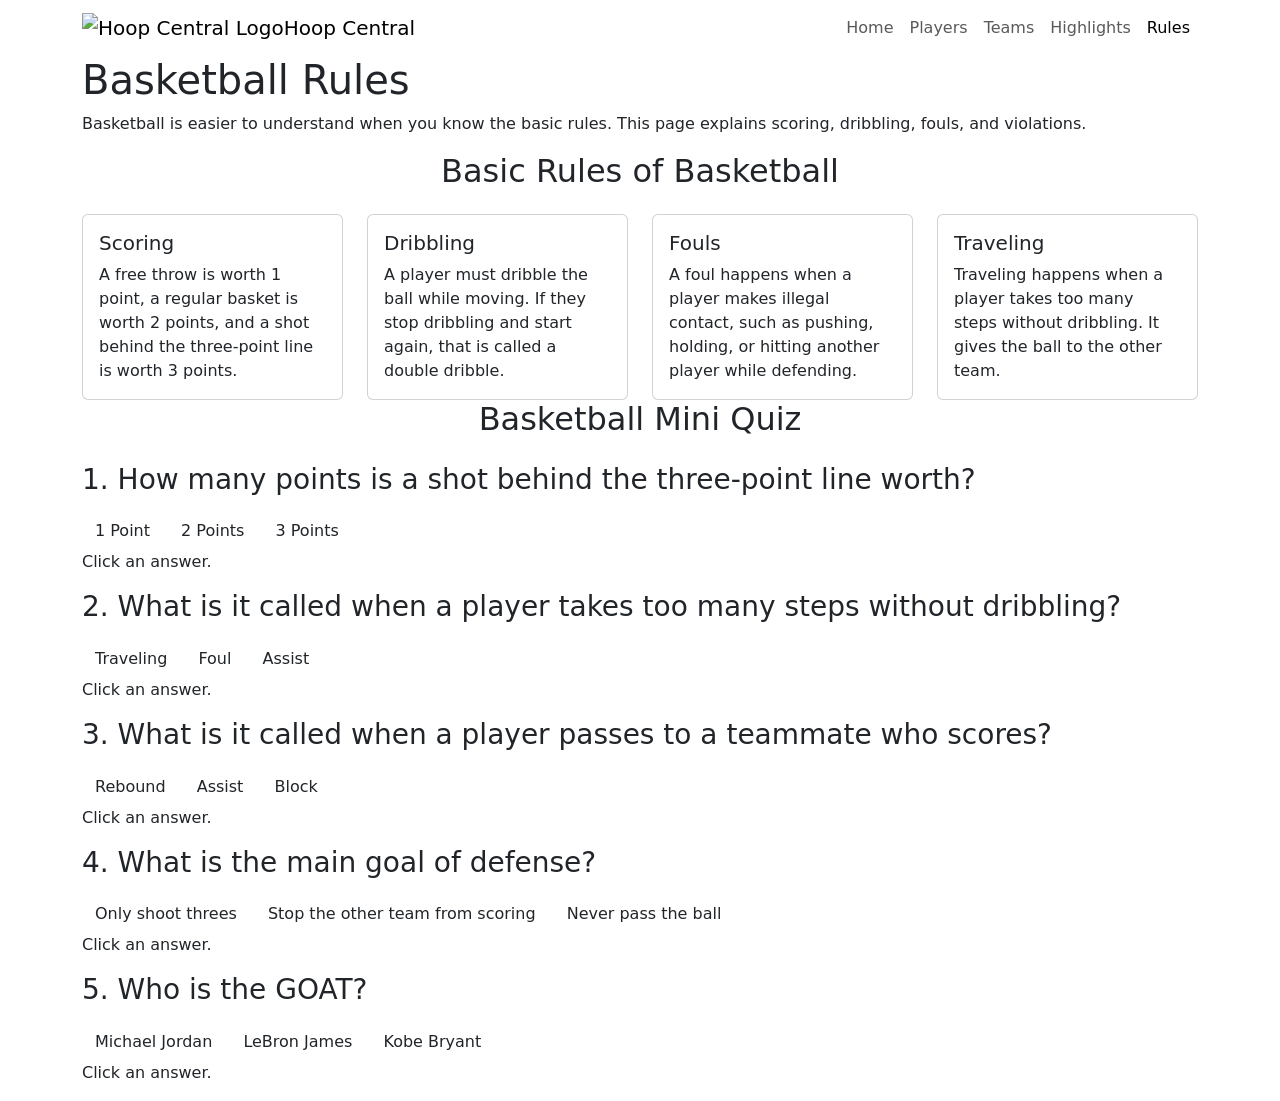
==== rules.html @ a1f7279f "Add files via upload" ====
<!DOCTYPE html>
<html lang="en">
<head>
  <meta charset="UTF-8">

  <meta name="viewport" content="width=device-width, initial-scale=1.0">

  <title>Hoop Central | Rules</title>

  <link href="https://cdn.jsdelivr.net/npm/bootstrap@5.3.3/dist/css/bootstrap.min.css" rel="stylesheet">

  <link rel="stylesheet" href="css/style.css">
</head>

<body>

  <nav class="navbar navbar-expand-lg navbar-light custom-navbar">
    <div class="container">

      <a class="navbar-brand d-flex align-items-center" href="index.html">
        <img src="images/logo.png" alt="Hoop Central Logo" class="site-logo">
        <span>Hoop Central</span>
      </a>

      <button class="navbar-toggler" type="button" data-bs-toggle="collapse" data-bs-target="#mainNavbar">
        <span class="navbar-toggler-icon"></span>
      </button>

      <div class="collapse navbar-collapse" id="mainNavbar">
        <ul class="navbar-nav ms-auto">

          <li class="nav-item">
            <a class="nav-link" href="index.html">Home</a>
          </li>

          <li class="nav-item">
            <a class="nav-link" href="players.html">Players</a>
          </li>

          <li class="nav-item">
            <a class="nav-link" href="teams.html">Teams</a>
          </li>

          <li class="nav-item">
            <a class="nav-link" href="highlights.html">Highlights</a>
          </li>

          <li class="nav-item">
            <a class="nav-link active" href="rules.html">Rules</a>
          </li>

        </ul>
      </div>

    </div>
  </nav>

  <header class="rules-header">
    <div class="container">
      <h1>Basketball Rules</h1>

      <p>
        Basketball is easier to understand when you know the basic rules.
        This page explains scoring, dribbling, fouls, and violations.
      </p>
    </div>
  </header>

  <section class="section-padding">
    <div class="container">

      <h2 class="text-center mb-4">Basic Rules of Basketball</h2>

      <div class="row g-4">

        <div class="col-md-6 col-lg-3">
          <div class="card h-100">
            <div class="card-body">
              <h5 class="card-title">Scoring</h5>
              <p class="card-text">
                A free throw is worth 1 point, a regular basket is worth 2 points,
                and a shot behind the three-point line is worth 3 points.
              </p>
            </div>
          </div>
        </div>

        <div class="col-md-6 col-lg-3">
          <div class="card h-100">
            <div class="card-body">
              <h5 class="card-title">Dribbling</h5>
              <p class="card-text">
                A player must dribble the ball while moving. If they stop dribbling
                and start again, that is called a double dribble.
              </p>
            </div>
          </div>
        </div>

        <div class="col-md-6 col-lg-3">
          <div class="card h-100">
            <div class="card-body">
              <h5 class="card-title">Fouls</h5>
              <p class="card-text">
                A foul happens when a player makes illegal contact, such as pushing,
                holding, or hitting another player while defending.
              </p>
            </div>
          </div>
        </div>

        <div class="col-md-6 col-lg-3">
          <div class="card h-100">
            <div class="card-body">
              <h5 class="card-title">Traveling</h5>
              <p class="card-text">
                Traveling happens when a player takes too many steps without dribbling.
                It gives the ball to the other team.
              </p>
            </div>
          </div>
        </div>

      </div>

    </div>
  </section>

 <section class="section-padding">
  <div class="container">

    <h2 class="text-center mb-4">Basketball Mini Quiz</h2>

    <div class="quiz-box">

      <div class="quiz-question">
        <h3>1. How many points is a shot behind the three-point line worth?</h3>

        <div class="quiz-buttons mt-3">
          <button class="btn quiz-btn" data-answer="wrong">1 Point</button>
          <button class="btn quiz-btn" data-answer="wrong">2 Points</button>
          <button class="btn quiz-btn" data-answer="correct">3 Points</button>
        </div>

        <p class="quiz-result">Click an answer.</p>
      </div>

      <div class="quiz-question">
        <h3>2. What is it called when a player takes too many steps without dribbling?</h3>

        <div class="quiz-buttons mt-3">
          <button class="btn quiz-btn" data-answer="correct">Traveling</button>
          <button class="btn quiz-btn" data-answer="wrong">Foul</button>
          <button class="btn quiz-btn" data-answer="wrong">Assist</button>
        </div>

        <p class="quiz-result">Click an answer.</p>
      </div>

      <div class="quiz-question">
        <h3>3. What is it called when a player passes to a teammate who scores?</h3>

        <div class="quiz-buttons mt-3">
          <button class="btn quiz-btn" data-answer="wrong">Rebound</button>
          <button class="btn quiz-btn" data-answer="correct">Assist</button>
          <button class="btn quiz-btn" data-answer="wrong">Block</button>
        </div>

        <p class="quiz-result">Click an answer.</p>
      </div>

      <div class="quiz-question">
        <h3>4. What is the main goal of defense?</h3>

        <div class="quiz-buttons mt-3">
          <button class="btn quiz-btn" data-answer="wrong">Only shoot threes</button>
          <button class="btn quiz-btn" data-answer="correct">Stop the other team from scoring</button>
          <button class="btn quiz-btn" data-answer="wrong">Never pass the ball</button>
        </div>

        <p class="quiz-result">Click an answer.</p>
      </div>

      <div class="quiz-question">
        <h3>5. Who is the GOAT?</h3>

        <div class="quiz-buttons mt-3">
          <button class="btn quiz-btn" data-answer="wrong">Michael Jordan</button>
          <button class="btn quiz-btn" data-answer="correct">LeBron James</button>
          <button class="btn quiz-btn" data-answer="wrong">Kobe Bryant</button>
        </div>

        <p class="quiz-result">Click an answer.</p>
      </div>

    </div>

  </div>
</section>

  <script src="https://code.jquery.com/jquery-3.7.1.min.js"></script>

  <script src="https://cdn.jsdelivr.net/npm/bootstrap@5.3.3/dist/js/bootstrap.bundle.min.js"></script>

  <script src="js/script.js"></script>

</body>
</html>
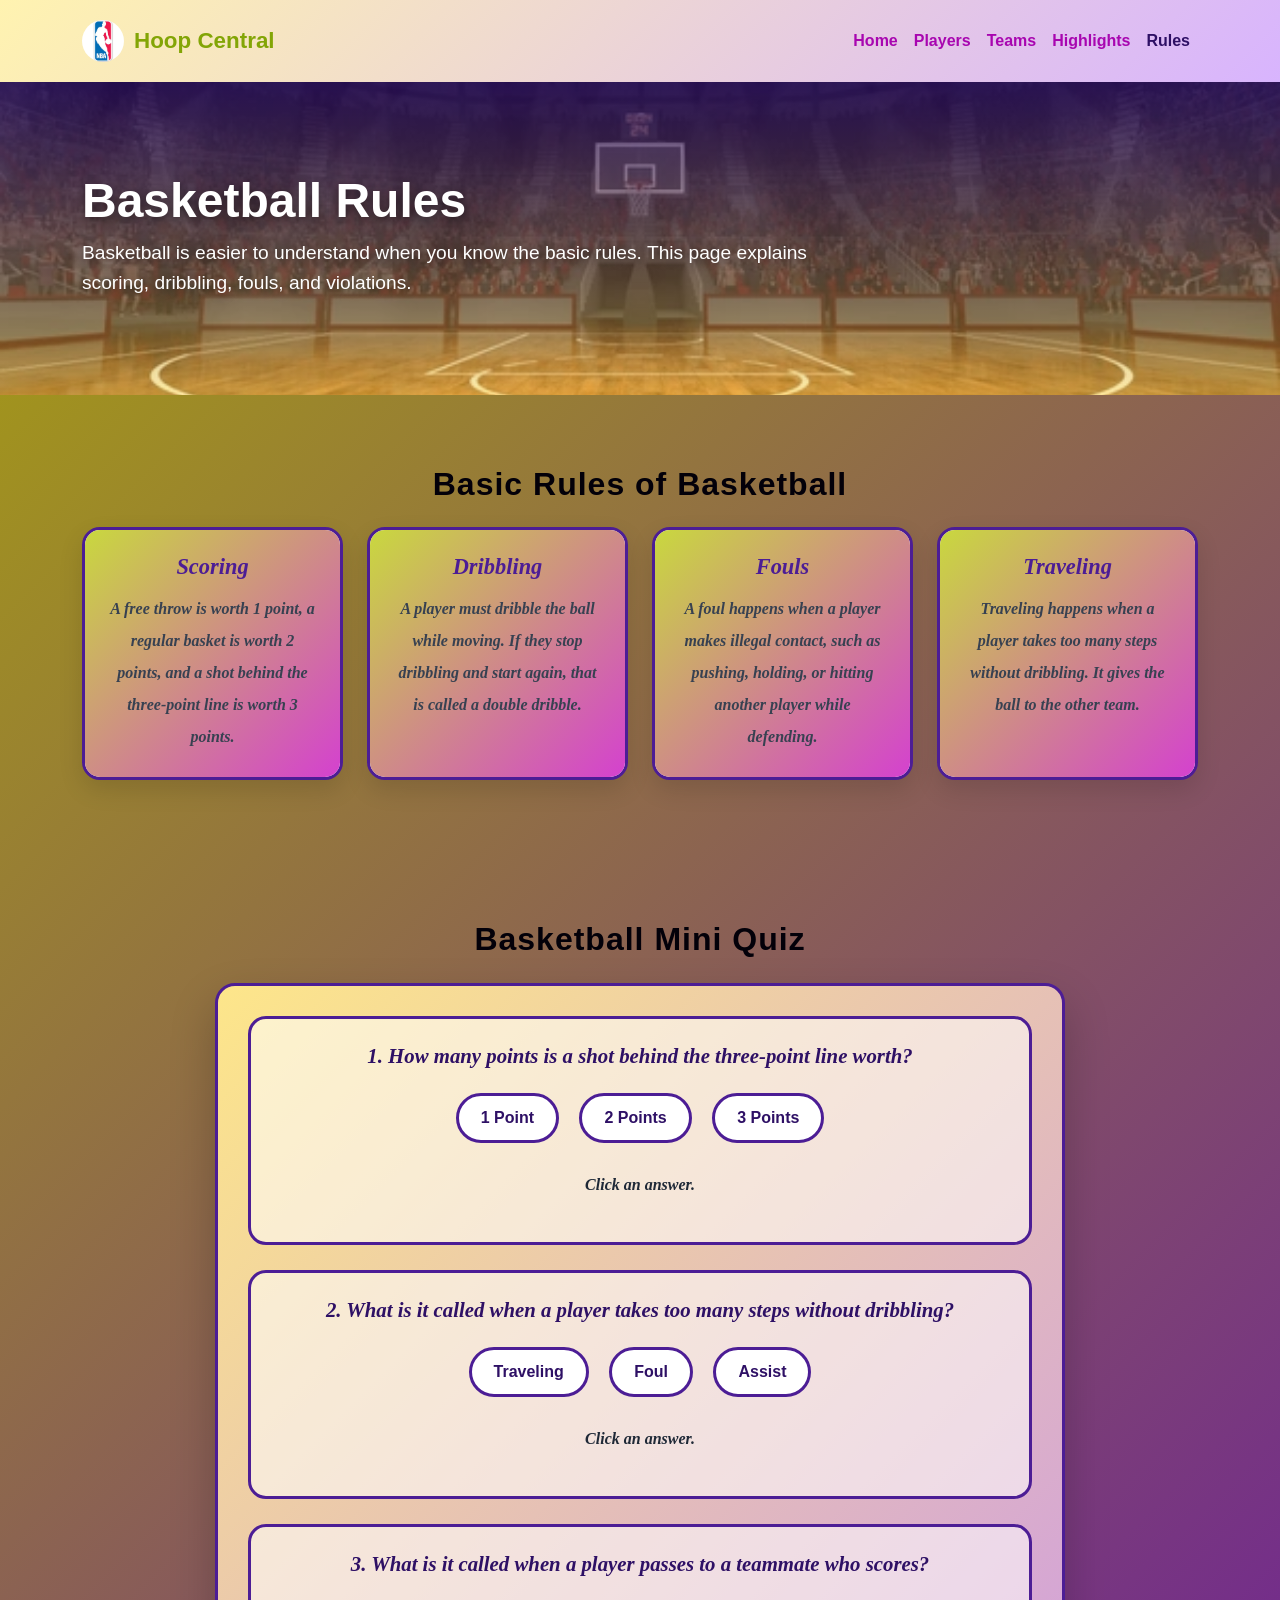
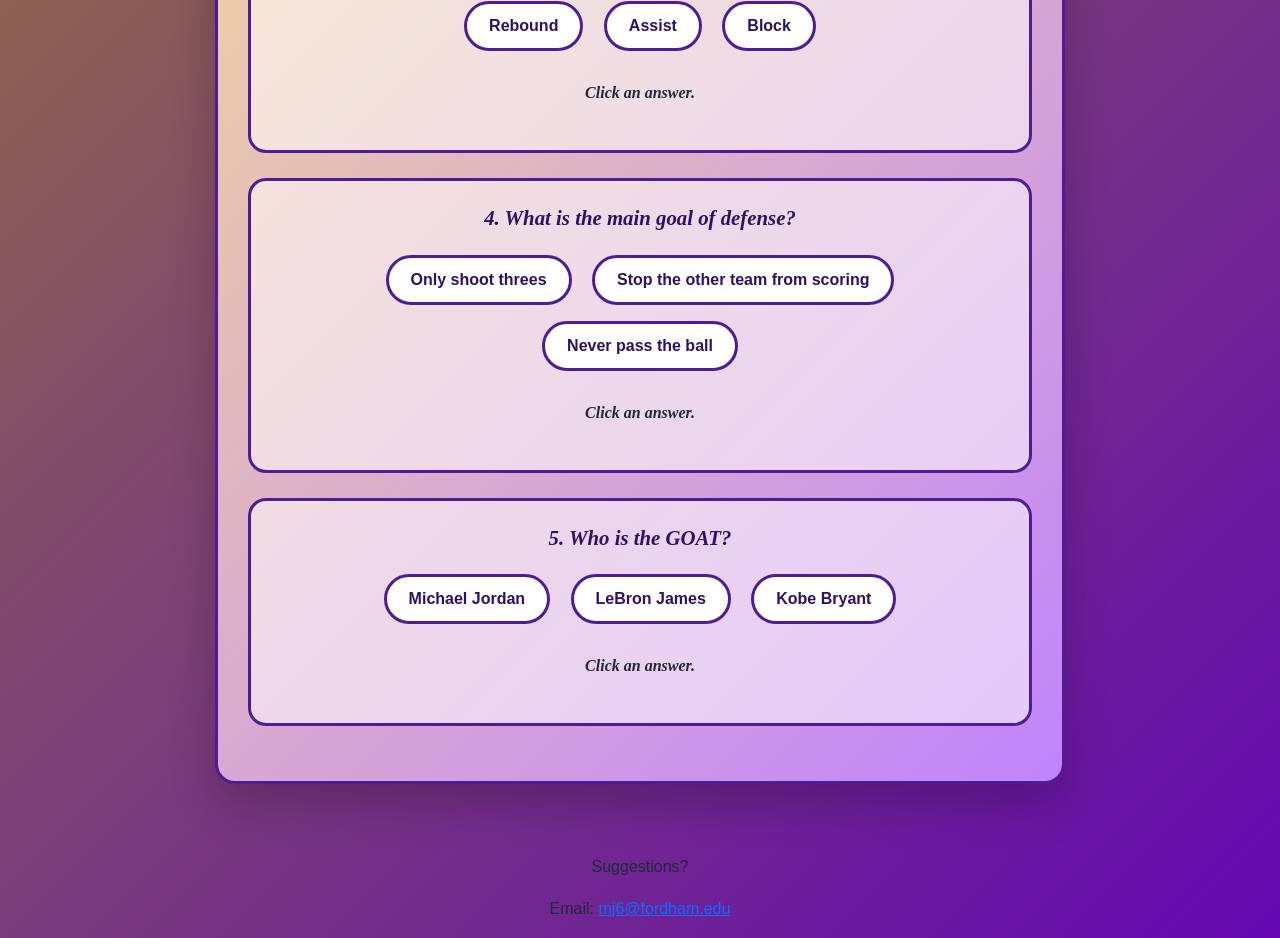
==== commit 1911eda3: "Update rules.html" ====
--- a/rules.html
+++ b/rules.html
@@ -197,6 +197,12 @@
 
   </div>
 </section>
+     <footer class="suggestion-footer">
+  <div class="container text-center">
+    <p>Suggestions?</p>
+    <p>Email: <a href="mailto:mj6@fordham.edu">mj6@fordham.edu</a></p>
+  </div>
+</footer>
 
   <script src="https://code.jquery.com/jquery-3.7.1.min.js"></script>
 
--- a/css/style.css
+++ b/css/style.css
@@ -0,0 +1,596 @@
+body {
+  font-family: Arial, Helvetica, sans-serif;
+  background: linear-gradient(135deg, #a8a30d, #6308b2);
+  color: #1f2937;
+  line-height: 1.6;
+}
+
+.navbar-brand {
+  font-weight: bold;
+}
+
+.custom-navbar {
+  background: linear-gradient(135deg, #fff3b0, #d8b4fe);
+  padding-top: 15px;
+  padding-bottom: 15px;
+}
+
+.custom-navbar .navbar-brand {
+  color: #83a506;
+  font-weight: 900;
+  font-size: 1.4rem;
+}
+
+.custom-navbar .nav-link {
+  color: #a806b0;
+  font-weight: 700;
+}
+
+.custom-navbar .nav-link:hover {
+  color: #111827;
+  background-color: rgba(255, 255, 255, 0.45);
+  border-radius: 20px;
+}
+
+.custom-navbar .nav-link:active {
+  color: #111827;
+  background-color: rgba(255, 255, 255, 0.65);
+  border-radius: 20px;
+}
+
+.custom-navbar .nav-link.active {
+  background-color: transparent;
+  color: #2e1065;
+}
+
+.custom-navbar .navbar-toggler {
+  border-color: #2e1065;
+}
+.hero-section {
+  min-height: 80vh;
+  padding-top: 130px;
+  padding-bottom: 80px;
+  background:
+    linear-gradient(rgba(108, 9, 9, 0.55), rgba(0, 0, 0, 0.75)),
+    url("../images/basketball-hero.jpg") center/cover no-repeat;
+  color: white;
+  display: flex;
+  align-items: center;
+}
+
+.hero-section h1 {
+  font-size: 4rem;
+  font-weight: 900;
+  max-width: 850px;
+  letter-spacing: 1px;
+  margin-bottom: 20px;
+}
+
+.hero-section p {
+  font-size: 1.25rem;
+  max-width: 720px;
+  margin-bottom: 28px;
+}
+
+.hero-section .btn-warning {
+  background-color: #facc15;
+  border: none;
+  color: #111827;
+  font-weight: 800;
+  padding: 12px 28px;
+  border-radius: 30px;
+  box-shadow: 0 8px 20px rgba(0, 0, 0, 0.22);
+}
+
+.hero-section .btn-warning:hover {
+  background-color: #eab308;
+  color: #111827;
+  transform: translateY(-2px);
+}
+
+
+
+.section-padding {
+  padding: 70px 0;
+}
+
+.section-padding h2 {
+  font-weight: bold;
+  color: #030009;
+  letter-spacing: 1px;
+}
+.card {
+  border: 3px solid #4c1d95;
+  border-radius: 18px;
+  overflow: hidden;
+  box-shadow: 0 10px 25px rgba(0, 0, 0, 0.12);
+  transition: transform 0.25s ease, box-shadow 0.25s ease, border-color 0.25s ease;
+  background-color: #ffffff;
+}
+
+.card:hover {
+  transform: translateY(-12px) scale(1.04);
+  border-color: #facc15;
+  box-shadow: 0 25px 45px rgba(0, 0, 0, 0.28);
+}
+
+.card-img-top {
+  height: 220px;
+  object-fit: cover;
+}
+
+.card-body {
+  padding: 24px;
+  text-align: center;
+  background: linear-gradient(135deg, #c9d83e, #d441cf);
+}
+
+.card-title {
+  font-family: "Times New Roman", Times, serif;
+  font-style: italic;
+  font-size: 1.4rem;
+  font-weight: 800;
+  color: #4c1d95;
+  margin-bottom: 12px;
+}
+
+.card-text {
+  font-family: "Times New Roman", Times, serif;
+  font-style: italic;
+  font-weight: bold;
+  font-size: 1rem;
+  color: #374151;
+  line-height: 2;
+  margin-bottom: 0;
+}
+
+.card-link {
+  text-decoration: none;
+  color: inherit;
+  display: block;
+}
+
+.card-link:hover {
+  color: inherit;
+}
+
+.card-link .card {
+  cursor: pointer;
+}
+
+@media (max-width: 768px) {
+  .hero-section {
+    text-align: center;
+    min-height: 70vh;
+    padding-top: 120px;
+  }
+
+  .hero-section h1 {
+    font-size: 2rem;
+  }
+
+  .hero-section p {
+    font-size: 1rem;
+  }
+
+  .card-img-top {
+    height: 200px;
+  }
+
+  .card-title {
+    font-size: 1.25rem;
+  }
+
+  .card-text {
+    font-size: 0.95rem;
+  }
+}
+ .players-header {
+  padding-top: 130px;
+  padding-bottom: 80px;
+  background:
+    linear-gradient(rgba(0, 0, 0, 0.60), rgba(0, 0, 0, 0.80)),
+    url("../images/basketball-player.jpg") center/cover no-repeat;
+  color: white;
+}
+
+.players-header h1 {
+  font-size: 3rem;
+  font-weight: bold;
+  max-width: 800px;
+}
+
+.players-header p {
+  font-size: 1.2rem;
+  max-width: 750px;
+}
+
+.player-card .card-img-top {
+  height: 260px;
+  object-fit: cover;
+}
+
+.player-card .card-title {
+  color: #4c1d95;
+  font-size: 1.5rem;
+  font-weight: 900;
+}
+
+.player-card .card-text {
+  font-size: 1rem;
+  line-height: 1.7;
+}
+.teams-header {
+  padding-top: 90px;
+  padding-bottom: 80px;
+  background:
+    linear-gradient(rgba(46, 16, 101, 0.75), rgba(250, 204, 21, 0.35)),
+    url("../images/basketball-court.jpg") center/cover no-repeat;
+  color: white;
+  text-shadow: 0 3px 10px rgba(0, 0, 0, 0.45);
+}
+
+.teams-header h1 {
+  font-size: 3rem;
+  font-weight: 900;
+  max-width: 800px;
+}
+
+.teams-header p {
+  font-size: 1.2rem;
+  max-width: 750px;
+}
+
+.team-logo-box {
+  background: linear-gradient(135deg, #fde68a, #c084fc);
+  border: 3px solid #4c1d95;
+  border-radius: 18px;
+  padding: 18px;
+  height: 100%;
+  cursor: pointer;
+  box-shadow: 0 10px 25px rgba(0, 0, 0, 0.12);
+  transition: transform 0.25s ease, box-shadow 0.25s ease, border-color 0.25s ease;
+}
+
+.team-logo-box:hover {
+  transform: translateY(-10px) scale(1.05);
+  border-color: #facc15;
+  box-shadow: 0 25px 45px rgba(0, 0, 0, 0.28);
+}
+
+.team-logo {
+  width: 100%;
+  height: 120px;
+  object-fit: contain;
+  margin-bottom: 12px;
+}
+
+.team-logo-box h5 {
+  font-family: "Times New Roman", Times, serif;
+  font-style: italic;
+  font-weight: bold;
+  color: #2e1065;
+  margin-bottom: 0;
+}
+
+.team-info-box {
+  background: linear-gradient(135deg, #fde68a, #c084fc);
+  border: 3px solid #4c1d95;
+  border-radius: 18px;
+  padding: 30px;
+  text-align: center;
+  max-width: 800px;
+  margin: 0 auto;
+  box-shadow: 0 18px 35px rgba(0, 0, 0, 0.18);
+}
+
+.team-info-box h3 {
+  font-family: "Times New Roman", Times, serif;
+  font-style: italic;
+  font-weight: bold;
+  color: #2e1065;
+  margin-bottom: 15px;
+}
+
+.team-info-box p {
+  font-family: "Times New Roman", Times, serif;
+  font-style: italic;
+  font-weight: bold;
+  line-height: 2;
+  color: #1f2937;
+  margin-bottom: 0;
+}
+
+@media (max-width: 768px) {
+  .teams-header {
+    text-align: center;
+    padding-top: 70px;
+  }
+
+  .teams-header h1 {
+    font-size: 2rem;
+  }
+
+  .teams-header p {
+    font-size: 1rem;
+  }
+
+  .team-logo {
+    height: 100px;
+  }
+}
+.favorite-question {
+  font-family: "Times New Roman", Times, serif;
+  font-style: italic;
+  font-weight: bold;
+  color: #2e1065;
+}
+
+#favoriteResponse {
+  background-color: rgba(240, 38, 230, 0.55);
+  border-radius: 15px;
+  padding: 15px;
+  margin-top: 12px;
+  color: #111827;
+}
+.highlights-header {
+  padding-top: 90px;
+  padding-bottom: 80px;
+  background:
+    linear-gradient(rgba(46, 16, 101, 0.75), rgba(250, 204, 21, 0.35)),
+    url("../images/basketball-hero.jpg") center/cover no-repeat;
+  color: white;
+  text-shadow: 0 3px 10px rgba(0, 0, 0, 0.45);
+}
+
+.highlights-header h1 {
+  font-size: 3rem;
+  font-weight: 900;
+  max-width: 800px;
+}
+
+.highlights-header p {
+  font-size: 1.2rem;
+  max-width: 750px;
+}
+
+.highlight-btn {
+  background-color: #ffffff;
+  color: #2e1065;
+  border: 3px solid #4c1d95;
+  border-radius: 30px;
+  font-weight: bold;
+  margin: 8px;
+  padding: 10px 20px;
+}
+
+.highlight-btn:hover {
+  background-color: #fde68a;
+  transform: scale(1.05);
+}
+
+.active-highlight {
+  background-color: #4c1d95;
+  color: white;
+  border-color: #facc15;
+}
+
+.highlight-display-box {
+  background: linear-gradient(135deg, #fde68a, #c084fc);
+  border: 3px solid #4c1d95;
+  border-radius: 20px;
+  padding: 25px;
+  max-width: 900px;
+  margin: 0 auto;
+  box-shadow: 0 20px 45px rgba(0, 0, 0, 0.22);
+}
+
+.highlight-display-box img {
+  width: 100%;
+  height: 420px;
+  object-fit: cover;
+  border-radius: 15px;
+  border: 3px solid #4c1d95;
+}
+
+.highlight-text {
+  text-align: center;
+  margin-top: 25px;
+}
+
+.highlight-text h3 {
+  font-family: "Times New Roman", Times, serif;
+  font-style: italic;
+  font-weight: 900;
+  color: #2e1065;
+}
+
+.highlight-text p {
+  font-family: "Times New Roman", Times, serif;
+  font-style: italic;
+  font-weight: bold;
+  line-height: 2;
+  color: #1f2937;
+}
+
+#savedHighlightMessage {
+  background-color: rgba(255, 255, 255, 0.55);
+  border-radius: 15px;
+  padding: 12px;
+  margin-top: 15px;
+}
+
+@media (max-width: 768px) {
+  .highlights-header {
+    text-align: center;
+    padding-top: 70px;
+  }
+
+  .highlights-header h1 {
+    font-size: 2rem;
+  }
+
+  .highlights-header p {
+    font-size: 1rem;
+  }
+
+  .highlight-display-box img {
+    height: 250px;
+  }
+}
+.clock-box {
+  background: rgba(255, 255, 255, 0.82);
+  color: #2e1065;
+  border: 3px solid #facc15;
+  border-radius: 20px;
+  padding: 15px 20px;
+  width: 210px;
+  text-align: center;
+  margin-bottom: 25px;
+  box-shadow: 0 12px 25px rgba(0, 0, 0, 0.25);
+}
+
+#clockTime {
+  font-size: 1.4rem;
+  font-weight: 900;
+}
+
+#clockDay {
+  font-family: "Times New Roman", Times, serif;
+  font-style: italic;
+  font-weight: bold;
+  font-size: 1.1rem;
+}
+
+#clockDate {
+  font-size: 0.95rem;
+  font-weight: bold;
+}
+
+@media (max-width: 768px) {
+  .clock-box {
+    margin-left: auto;
+    margin-right: auto;
+    width: 200px;
+  }
+}
+.site-logo {
+  width: 42px;
+  height: 42px;
+  object-fit: contain;
+  margin-right: 10px;
+  border-radius: 50%;
+}
+.rules-header {
+  padding-top: 90px;
+  padding-bottom: 80px;
+  background:
+    linear-gradient(rgba(46, 16, 101, 0.75), rgba(250, 204, 21, 0.35)),
+    url("../images/basketball-court.jpg") center/cover no-repeat;
+  color: white;
+  text-shadow: 0 3px 10px rgba(0, 0, 0, 0.45);
+}
+
+.rules-header h1 {
+  font-size: 3rem;
+  font-weight: 900;
+  max-width: 800px;
+}
+
+.rules-header p {
+  font-size: 1.2rem;
+  max-width: 750px;
+}
+
+.quiz-box {
+  background: linear-gradient(135deg, #fde68a, #c084fc);
+  border: 3px solid #4c1d95;
+  border-radius: 20px;
+  padding: 30px;
+  max-width: 850px;
+  margin: 0 auto;
+  text-align: center;
+  box-shadow: 0 20px 45px rgba(0, 0, 0, 0.22);
+}
+
+.quiz-box h3 {
+  font-family: "Times New Roman", Times, serif;
+  font-style: italic;
+  font-weight: 900;
+  color: #2e1065;
+}
+
+.quiz-btn {
+  background-color: white;
+  color: #2e1065;
+  border: 3px solid #4c1d95;
+  border-radius: 30px;
+  font-weight: bold;
+  margin: 8px;
+  padding: 10px 22px;
+}
+
+.quiz-btn:hover {
+  background-color: #fde68a;
+  transform: scale(1.05);
+}
+
+.correct-choice {
+  background-color: #22c55e !important;
+  color: white !important;
+  border-color: #166534 !important;
+}
+
+.wrong-choice {
+  background-color: #ef4444 !important;
+  color: white !important;
+  border-color: #991b1b !important;
+}
+
+#quizResult {
+  margin-top: 22px;
+  font-family: "Times New Roman", Times, serif;
+  font-style: italic;
+  font-weight: bold;
+  line-height: 2;
+  color: #1f2937;
+}
+
+@media (max-width: 768px) {
+  .rules-header {
+    text-align: center;
+    padding-top: 70px;
+  }
+
+  .rules-header h1 {
+    font-size: 2rem;
+  }
+
+  .rules-header p {
+    font-size: 1rem;
+  }
+}
+.quiz-question {
+  background-color: rgba(255, 255, 255, 0.55);
+  border: 3px solid #4c1d95;
+  border-radius: 18px;
+  padding: 25px;
+  margin-bottom: 25px;
+}
+
+.quiz-question h3 {
+  font-family: "Times New Roman", Times, serif;
+  font-style: italic;
+  font-weight: 900;
+  color: #2e1065;
+  font-size: 1.3rem;
+}
+
+.quiz-result {
+  margin-top: 18px;
+  font-family: "Times New Roman", Times, serif;
+  font-style: italic;
+  font-weight: bold;
+  line-height: 2;
+  color: #1f2937;
+}
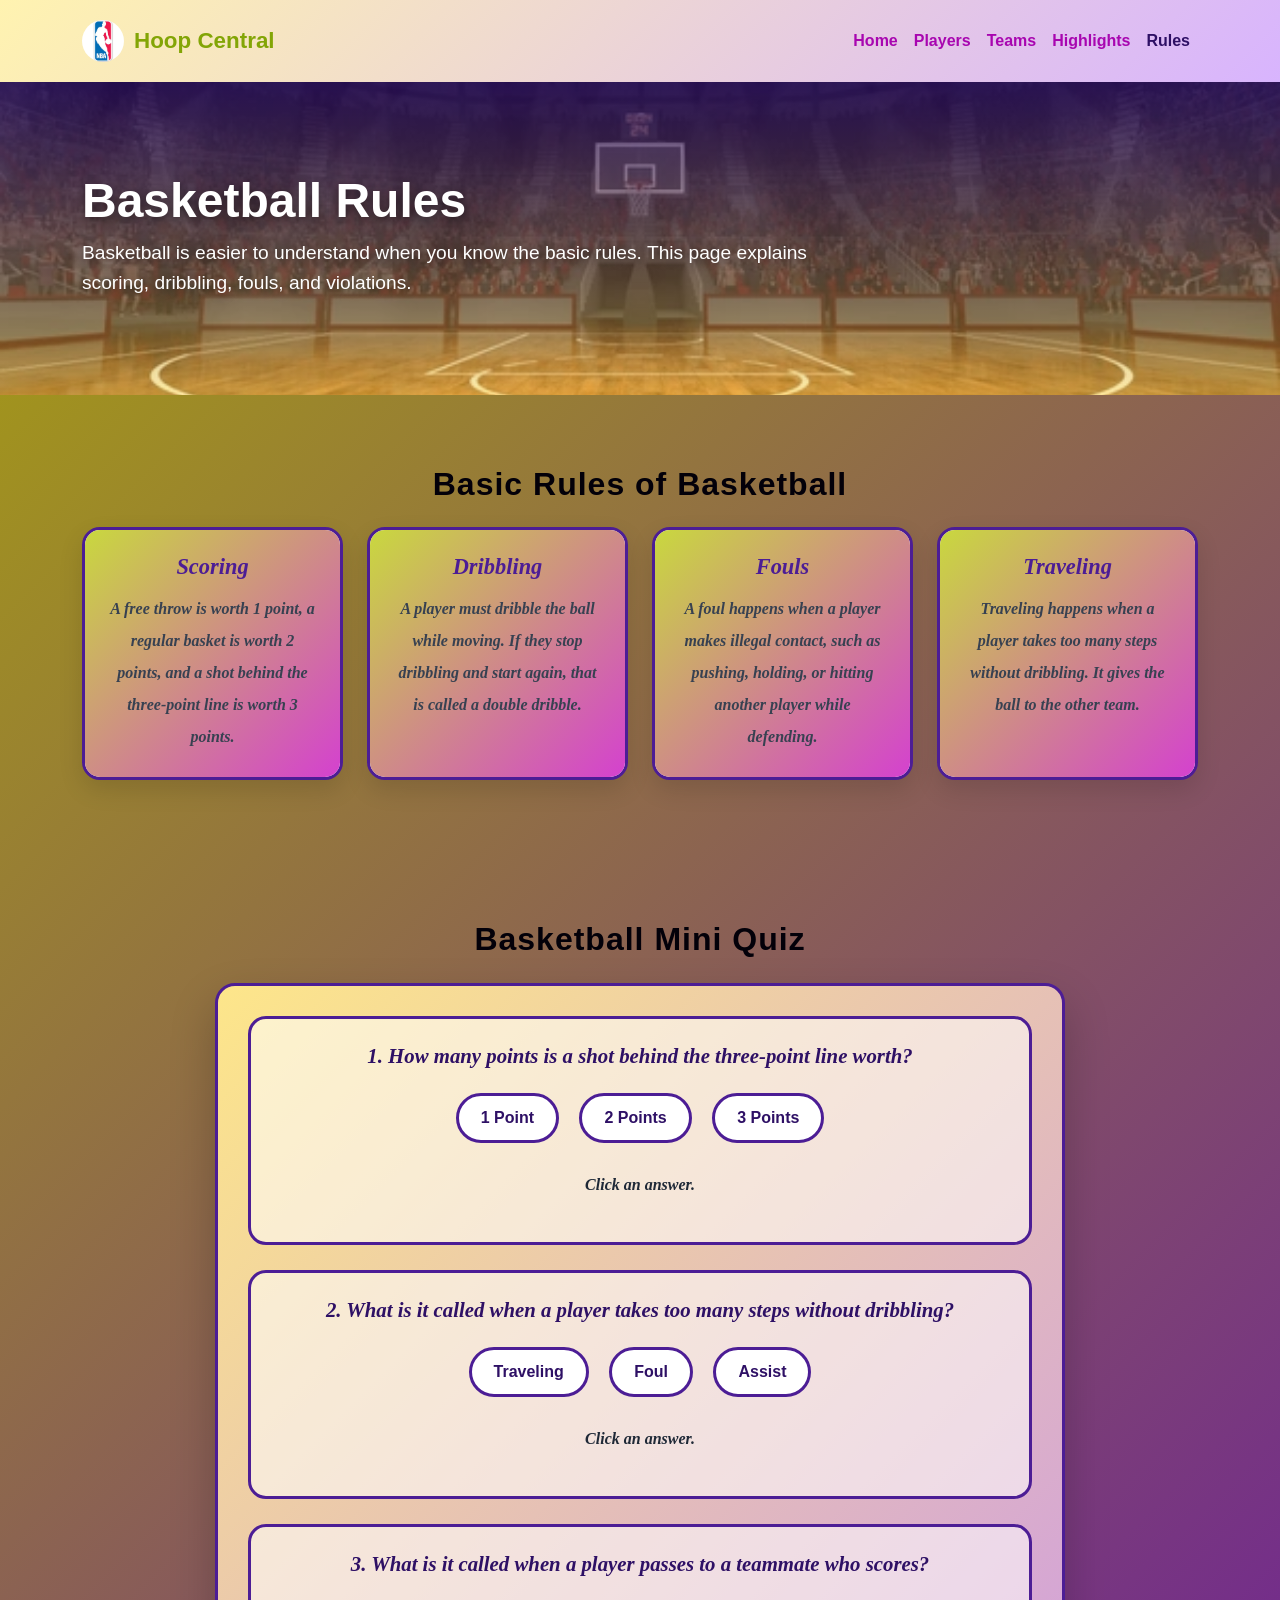
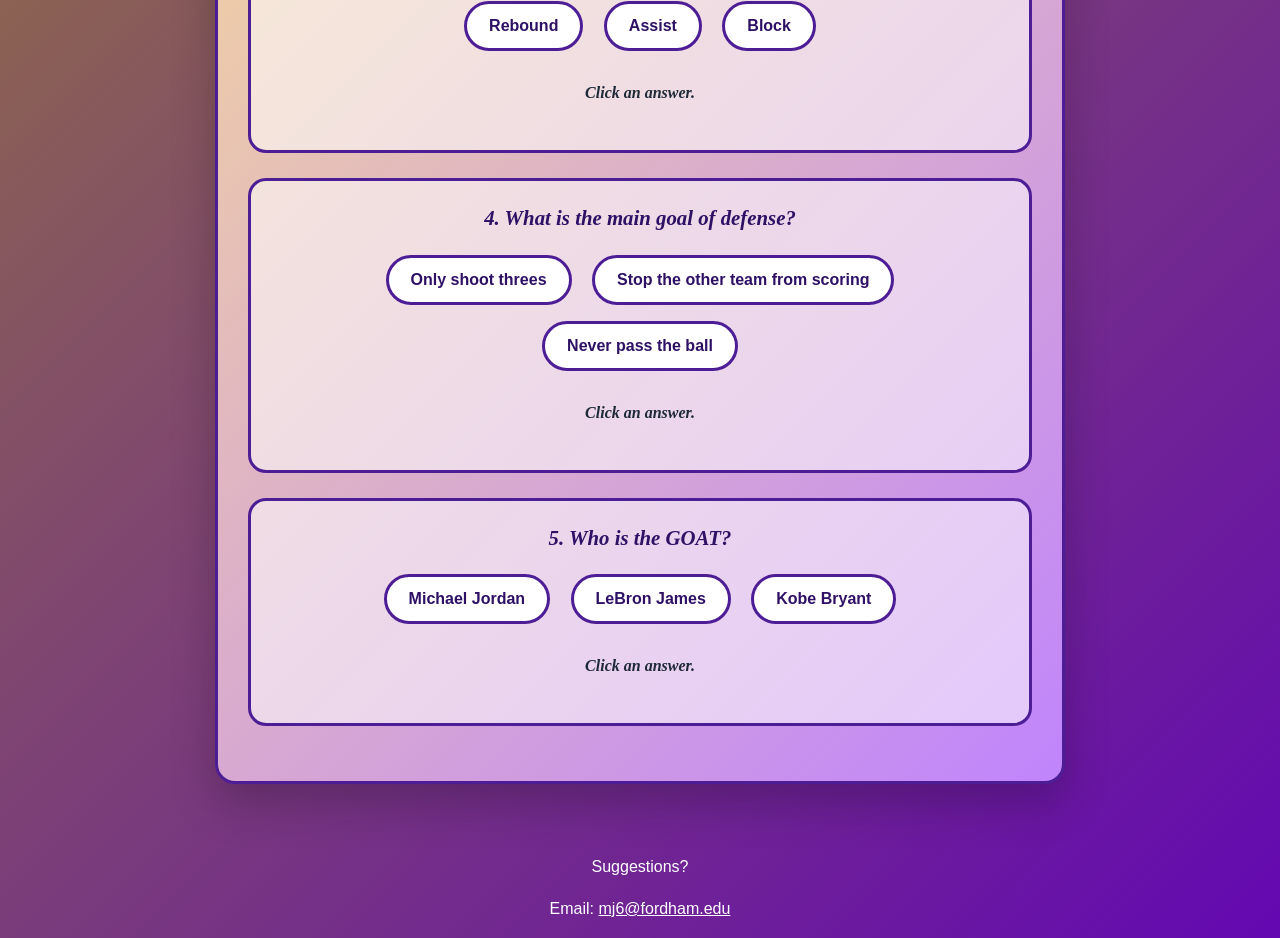
==== commit 463c2d99: "Update rules.html" ====
--- a/rules.html
+++ b/rules.html
@@ -197,10 +197,12 @@
 
   </div>
 </section>
-     <footer class="suggestion-footer">
+   <footer class="suggestion-footer">
   <div class="container text-center">
-    <p>Suggestions?</p>
-    <p>Email: <a href="mailto:mj6@fordham.edu">mj6@fordham.edu</a></p>
+    <p style="color: white;">Suggestions?</p>
+    <p style="color: white;">
+      Email: <a href="mailto:mj6@fordham.edu" style="color: white;">mj6@fordham.edu</a>
+    </p>
   </div>
 </footer>
 
